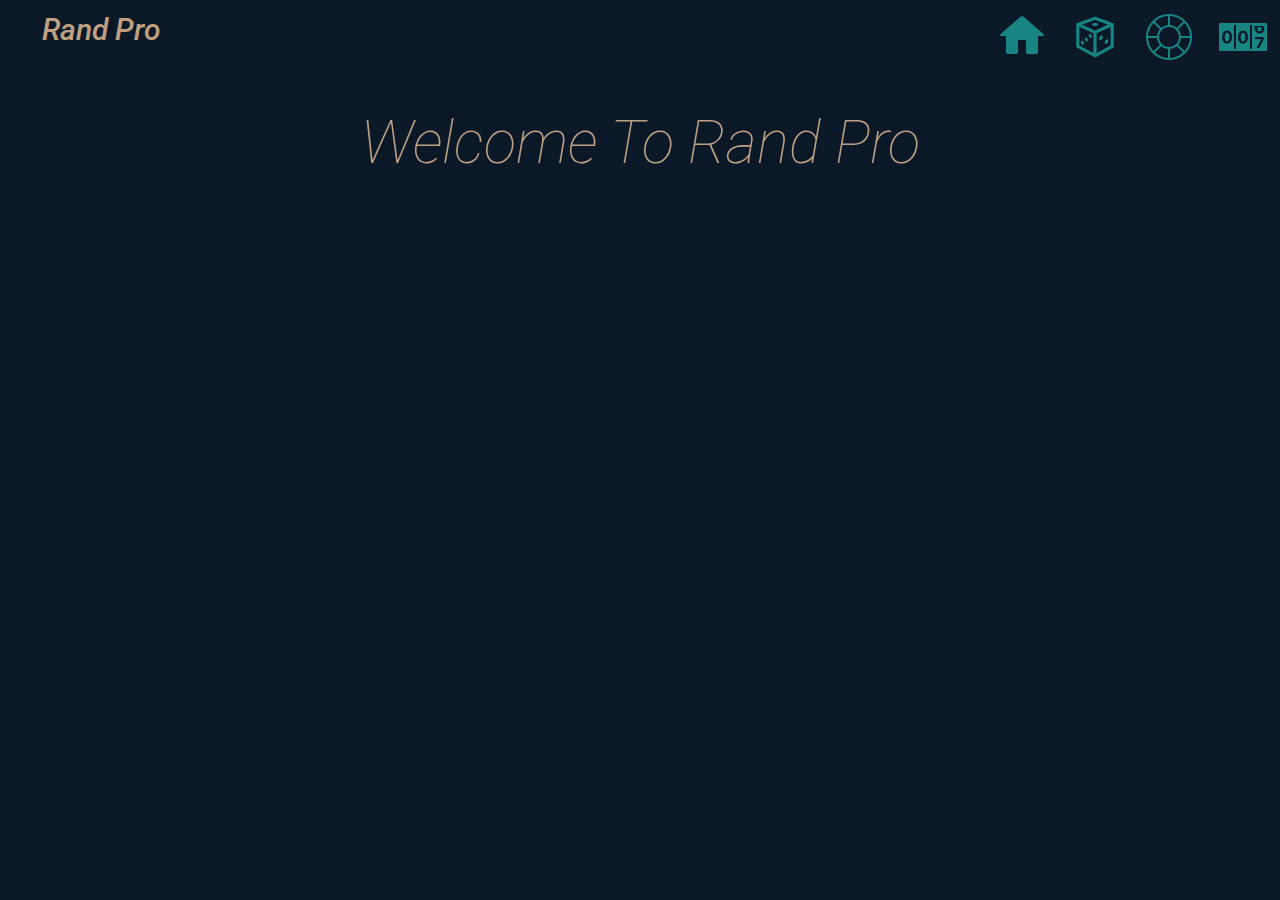
==== index.html @ 89b93d12 "First Commit" ====
<!DOCTYPE html>
<html lang="en">
<head>
    <meta charset="UTF-8">
    <meta name="viewport" content="width=device-width, initial-scale=1.0">
    <link rel="stylesheet" href="style.css">
    <link rel="icon" href="./img/icons8-dice-50.png"/>
    <title>Welcome</title>
</head>
<body>

    <div class="navbar" id="navBar">
        <a id="logo" href="./index.html">Rand Pro</span></a>
        <a href="./randNumber.html"><img src="./navbar/randnum-navbar.png"></a>
        <a href="./spinTheWheel.html"><img src="./navbar/luckywheel-navbar.png"></a>
        <a href="./rollDice.html"><img src="./navbar/dice-navbar.png"></a>
        <a class="active" href="./index.html"><img src="./navbar/home-navbar.png"></a>
    </div>
    
    

    <div class="text-center">
        <a>Welcome To Rand Pro</a>
    </div>

    


</body>
</html>
---- style.css ----
@import url('https://fonts.googleapis.com/css2?family=Roboto:ital,wght@0,100;0,300;0,400;0,500;0,700;0,900;1,100;1,300;1,400;1,500;1,700;1,900&display=swap');

/*Key Frames*/
@keyframes slideInLeft {
  from {
    transform: TranslateX(-200px);
  }
  to {
    transform: translateX(0);
  }

}


@keyframes slideFromTop{
  from{
    transform: translateY(-200px)
  }
  to{
    tranform:translateY(0);
  }
}


/*Main Things*/

*{
    padding: 0;
    margin: 0;
    box-sizing: border-box;
}

body{
    background-color: #0A1828;
    font-family: 'Roboto', sans-serif;
    font-weight:100;
    font-style: italic;
    
}

button{
    background-color: #0A1828;
    color: #BFA181;
    border-color:#BFA181;
    border: 2px solid;
    padding:12px 35px;
    text-align: center;
    text-decoration: none;
    display: inline-block;
    font-size: 16px;
    font-style: italic;
    font-weight: 300;
    cursor: pointer;
    margin-bottom: 30px;
}


button:hover {
    background-color: #BFA181;
    color: white;
    border-color:#BFA181;
  }

input{
    background: #0A1828;
    border-color: #BFA181;
    border: 2px solid;
    color: #BFA181;
    padding:12px 20px;
    display: inline-block;
    font-size: 16px;
    font-style: italic;
    font-weight:300;
}

select {
  background-color: #0A1828;
  border-color: #BFA181;
  border: 2px solid;
  padding: 12px 15px;
  color:#BFA181;
  font-style: italic;
  
}

audio{
  display: none;
}




/*Divs*/

.text-center {
    animation: slideInLeft 1s ease-in both;
    color:#BFA181;
    margin-left: auto;
    margin-right: auto;
    text-align: center;
    font-size: 60px;
    
}


.randNumber{
    
    text-align: center;
    align-items: normal;
    justify-content: center;
    font-weight: 300;
    color:#BFA181;
}

.randNumber label {
    margin-right: 140px;
}

.xLabel 
{
    text-align: center;
    color:#BFA181;
    font-weight: 300;
    font-size: 21px;
    font-style: italic;
}

.rollDice{
    text-align: center;
    align-items: normal;
    justify-content: center;
    font-weight: 300;
    color:#BFA181;
}

.selector{
  text-align: center;
  align-items: normal;
  justify-content: center;
  font-weight: 300;
  margin-bottom: 15px;
  margin-top: 15px;
  
}


.main_spinthewheel{
  float:right;
  margin-top:80px;
  margin-right: 15px;
  color: #BFA181;
  font-weight: 300;
  font-style: italic;
}


.title{
    animation: slideFromTop 1s ease-in both;
    color:#BFA181;
    margin-left: auto;
    margin-right: auto;
    text-align: center;
    font-size: 60px;
}

/* For Navbar */



#logo{
  float:left;
  font-size: 30px;
  margin-left: 30px;
  color:#BFA181;
  font-weight: 500;
  text-decoration: none;
  background-image: linear-gradient(#BFA181 0 0);
  background-position: 0 100%; /*OR bottom left*/
  background-size: 0% 2px;
  background-repeat: no-repeat;
  transition:
    background-size 0.3s,
    background-position 0s 0.3s;
}

#logo:hover{
  background-position: 100% 100%; 
  background-size: 100% 2px;
}



.navbar {
    background-color: #0A1828;
    width: 100%;
    overflow: auto;
    margin-bottom: 3%;
    
      
  }


  

  .navbar a {
    float: right;
    text-align: center;
    padding: 12px;
    color: #178582;
    text-decoration: none;
    font-weight:300;
    font-size: 21px;
    padding-bottom:2px;
    background-image: linear-gradient(#178582 0 0);
    background-position: 0 100%; /*OR bottom left*/
    background-size: 0% 2px;
    background-repeat: no-repeat;
    transition:
      background-size 0.3s,
      background-position 0s 0.3s;
  }

  
  .navbar a:hover {
    background-position: 100% 100%; 
    background-size: 100% 2px;
  }
  

  .active {
    border-bottom: #178582;
    padding-bottom: 5px;
  }

  
 
  /* Responsive */
  
  @media screen and (max-width: 500px) {
    .navbar a {
      float: none;
      display: inline-block;
    }
}

/* For Navbar(end) */


/* Spin The Wheel */


.spinTheWheel{
  position: fixed;
  margin-left: 39.5%;
  width: 400px;
  height: 400px;
  display: flex;
  justify-content: center;
  align-items: center;
  margin-right: 100px;
  margin-top: 50px;
  
}


.spinTheWheel .spinBtn{
  position: absolute;
  width: 60px;
  height: 60px;
  background: #BFA181;
  border-radius: 50%;
  z-index: 10;
  display: flex;
  justify-content: center;
  align-items: center;
  text-transform: uppercase;
  font-weight: 600;
  color: white;
  cursor:pointer;
  user-select: none;
  
} 

.spinTheWheel .spinBtn:before{
  content: '';
  position: absolute;
  top: -28px;
  width:20px;
  height: 30px;
  background-color: #BFA181;
  clip-path: polygon(50% 0%, 15% 100%, 85% 100%);
}

.spinTheWheel .wheel{
  position: absolute;
  top:0;
  left:0;
  width: 100%;
  height: 100%;
  background-color: #0A1828;
  border-radius: 50%;
  overflow: hidden;
  box-shadow: 0 0 0 5px gray,
  0 0 0 15px #BFA181,
  0 0 0 18px #111;
  transition: transform 5s ease-in-out;
}

.spinTheWheel .wheel .number{
  position: absolute;
  width: 50%;
  height:50%;
  background: var(--clr);
  transform-origin: bottom right;
  transform: rotate(calc(45deg * var(--i)));
  clip-path: polygon(0 0, 57% 0, 100% 100%, 0 57%);
  display: flex;
  justify-content: center;
  align-items: center;
  user-select: none;
  cursor: pointer;
}

.spinTheWheel .wheel .number span{
  position: relative;
  transform: rotate(45deg);
  font-size:2em;
  font-weight: 700;
  margin-top: 30px;
  color: #fff;
  text-shadow: 3px 5px 2px rgba(0,0,0,0.5);
}

.spinTheWheel .wheel .number span::after{
  content: '';
  position: absolute;
}


.main_spinthewheel{
  position: fixed;
  margin-left: 50px;
  margin-top:80px;
  margin-right: 15px;
  color: #BFA181;
  font-weight: 300;
  font-style: italic;
}
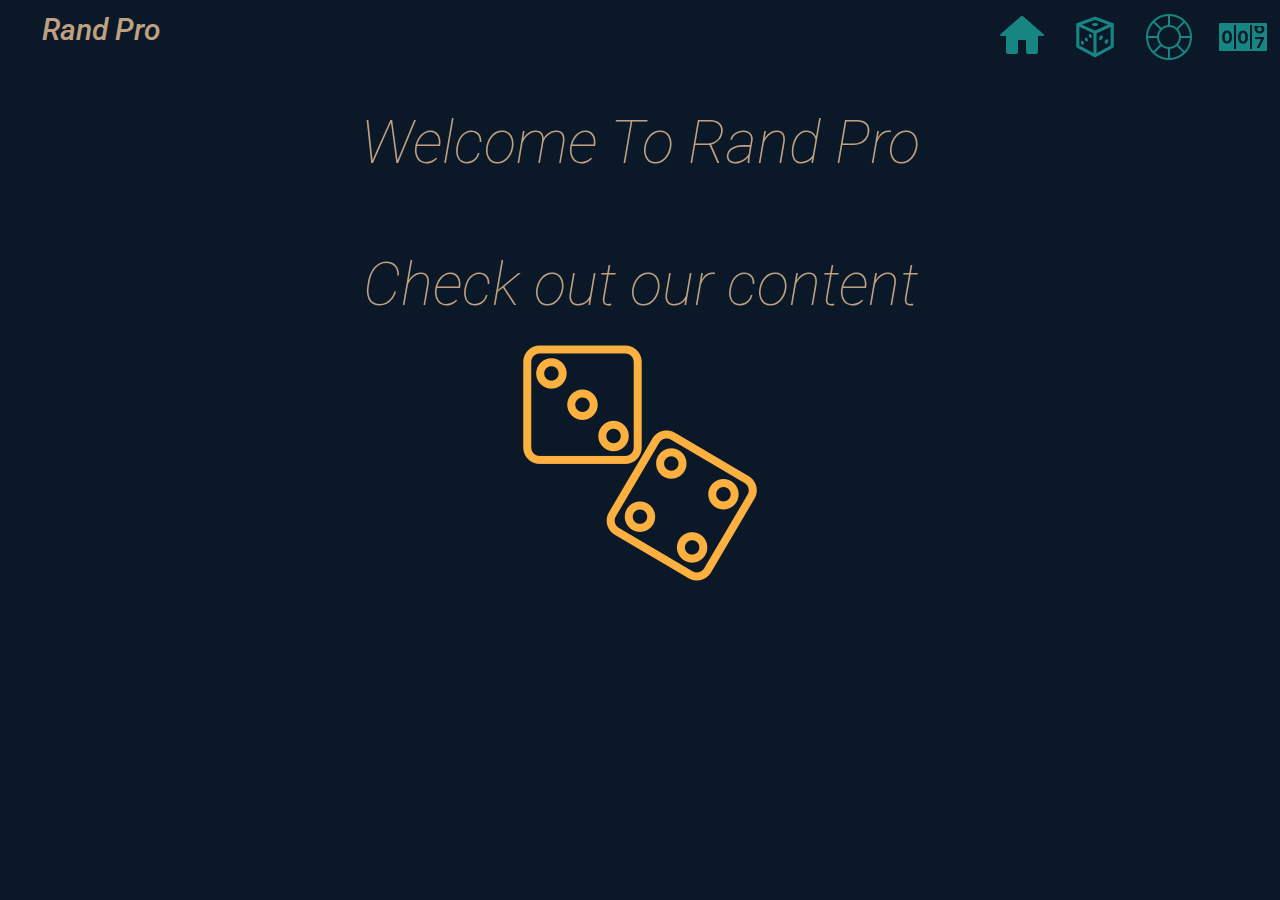
==== commit beb3bec8: "Update to Lucky Spin Wheel" ====
--- a/index.html
+++ b/index.html
@@ -19,9 +19,17 @@
     
     
 
-    <div class="text-center">
-        <a>Welcome To Rand Pro</a>
+    <div class="titleX">
+        <a>Welcome To Rand Pro</a><br><br>
+        <a>Check out our content</a>
     </div>
+
+    <div class="services">
+        <a href="./rollDice.html"><img src="./content/dice.png"></a>
+        
+    </div>
+
+
 
     
 
--- a/style.css
+++ b/style.css
@@ -92,14 +92,22 @@
 
 /*Divs*/
 
-.text-center {
+.titleX {
     animation: slideInLeft 1s ease-in both;
     color:#BFA181;
     margin-left: auto;
     margin-right: auto;
     text-align: center;
     font-size: 60px;
-    
+}
+
+.titleY{
+  animation: slideFromTop 1s ease-in both;
+  color:#BFA181;
+  margin-left: auto;
+  margin-right: auto;
+  text-align: center;
+  font-size: 60px;
 }
 
 
@@ -144,24 +152,28 @@
 }
 
 
-.main_spinthewheel{
+.settings_spinthewheel{
   float:right;
   margin-top:80px;
-  margin-right: 15px;
+  margin-right: 30px;
   color: #BFA181;
   font-weight: 300;
   font-style: italic;
 }
 
 
-.title{
-    animation: slideFromTop 1s ease-in both;
-    color:#BFA181;
-    margin-left: auto;
-    margin-right: auto;
-    text-align: center;
-    font-size: 60px;
-}
+
+
+
+.services{
+  display: flex;
+  align-items: center;
+  justify-content: center;
+  margin-top: 15px;
+}
+
+
+
 
 /* For Navbar */
 
@@ -195,8 +207,8 @@
     width: 100%;
     overflow: auto;
     margin-bottom: 3%;
-    
-      
+    position: sticky;
+    top:0;
   }
 
 
@@ -337,12 +349,4 @@
 }
 
 
-.main_spinthewheel{
-  position: fixed;
-  margin-left: 50px;
-  margin-top:80px;
-  margin-right: 15px;
-  color: #BFA181;
-  font-weight: 300;
-  font-style: italic;
-}
+
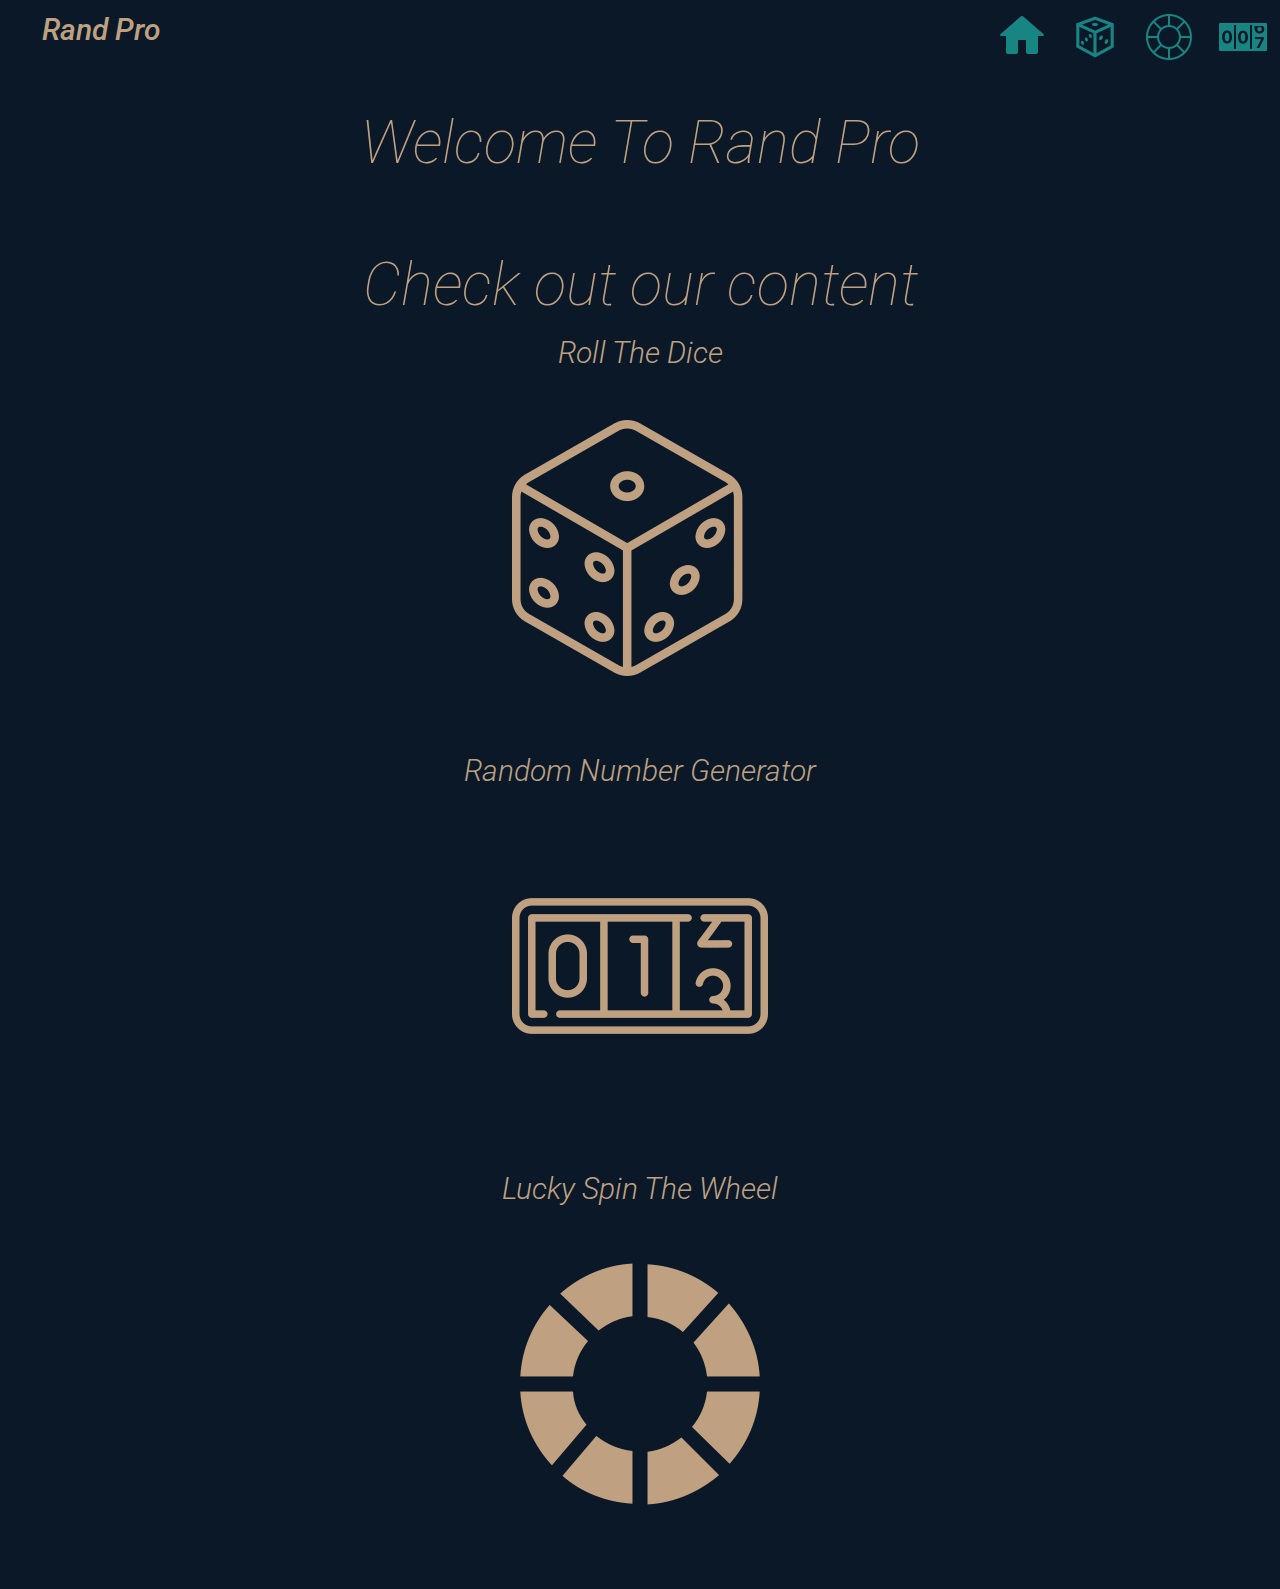
==== commit f1134d22: "update to home page" ====
--- a/index.html
+++ b/index.html
@@ -20,19 +20,24 @@
     
 
     <div class="titleX">
-        <a>Welcome To Rand Pro</a><br><br>
-        <a>Check out our content</a>
+        <p>Welcome To Rand Pro</p><br>
+        <p>Check out our content</p>
     </div>
 
     <div class="services">
-        <a href="./rollDice.html"><img src="./content/dice.png"></a>
-        
+        <label>Roll The Dice</label><br>
+        <div class="box">
+            <a href="./rollDice.html"><img src="./content/dices.png"></a><br><br>
+        </div>
+        <label>Random Number Generator</label><br>
+        <div class="box">
+            <a href="./randNumber.html"><img src="./content/counter.png"></a><br><br>
+        </div>
+        <label>Lucky Spin The Wheel</label><br>
+        <div class="box">
+            <a href="./spinTheWheel.html"><img src="./content/spin the wheel.png"></a><br><br>
+        </div> 
     </div>
-
-
-
-    
-
 
 </body>
 </html>--- a/style.css
+++ b/style.css
@@ -28,6 +28,11 @@
     padding: 0;
     margin: 0;
     box-sizing: border-box;
+}
+
+
+html{
+  scroll-behavior: smooth;
 }
 
 body{
@@ -93,19 +98,15 @@
 /*Divs*/
 
 .titleX {
-    animation: slideInLeft 1s ease-in both;
+    animation: slideInLeft 1.5s ease-in-out;
     color:#BFA181;
-    margin-left: auto;
-    margin-right: auto;
     text-align: center;
     font-size: 60px;
 }
 
 .titleY{
-  animation: slideFromTop 1s ease-in both;
+  animation: slideFromTop 1.5s ease-in-out;
   color:#BFA181;
-  margin-left: auto;
-  margin-right: auto;
   text-align: center;
   font-size: 60px;
 }
@@ -131,6 +132,7 @@
     font-weight: 300;
     font-size: 21px;
     font-style: italic;
+    z-index: -2;
 }
 
 .rollDice{
@@ -139,6 +141,7 @@
     justify-content: center;
     font-weight: 300;
     color:#BFA181;
+    z-index: -2;
 }
 
 .selector{
@@ -166,10 +169,31 @@
 
 
 .services{
-  display: flex;
-  align-items: center;
-  justify-content: center;
+  position:static;
+  display:grid;
+  align-items: center;
+  justify-content: center;
+  text-align: center;
   margin-top: 15px;
+  color: #BFA181;
+  font-weight:300;
+  font-size: 30px;
+  
+}
+
+.box{
+  display:grid;
+  position: relative;
+  align-items: center;
+  justify-content: center;
+  margin-top: 15px;
+  color: #BFA181;
+  transition: 1.5s ease-in-out;
+  
+}
+
+.box:hover{
+  transform: scale(0.9);
 }
 
 
@@ -205,10 +229,11 @@
 .navbar {
     background-color: #0A1828;
     width: 100%;
-    overflow: auto;
+    overflow:auto;
     margin-bottom: 3%;
     position: sticky;
     top:0;
+    z-index: 1;
   }
 
 
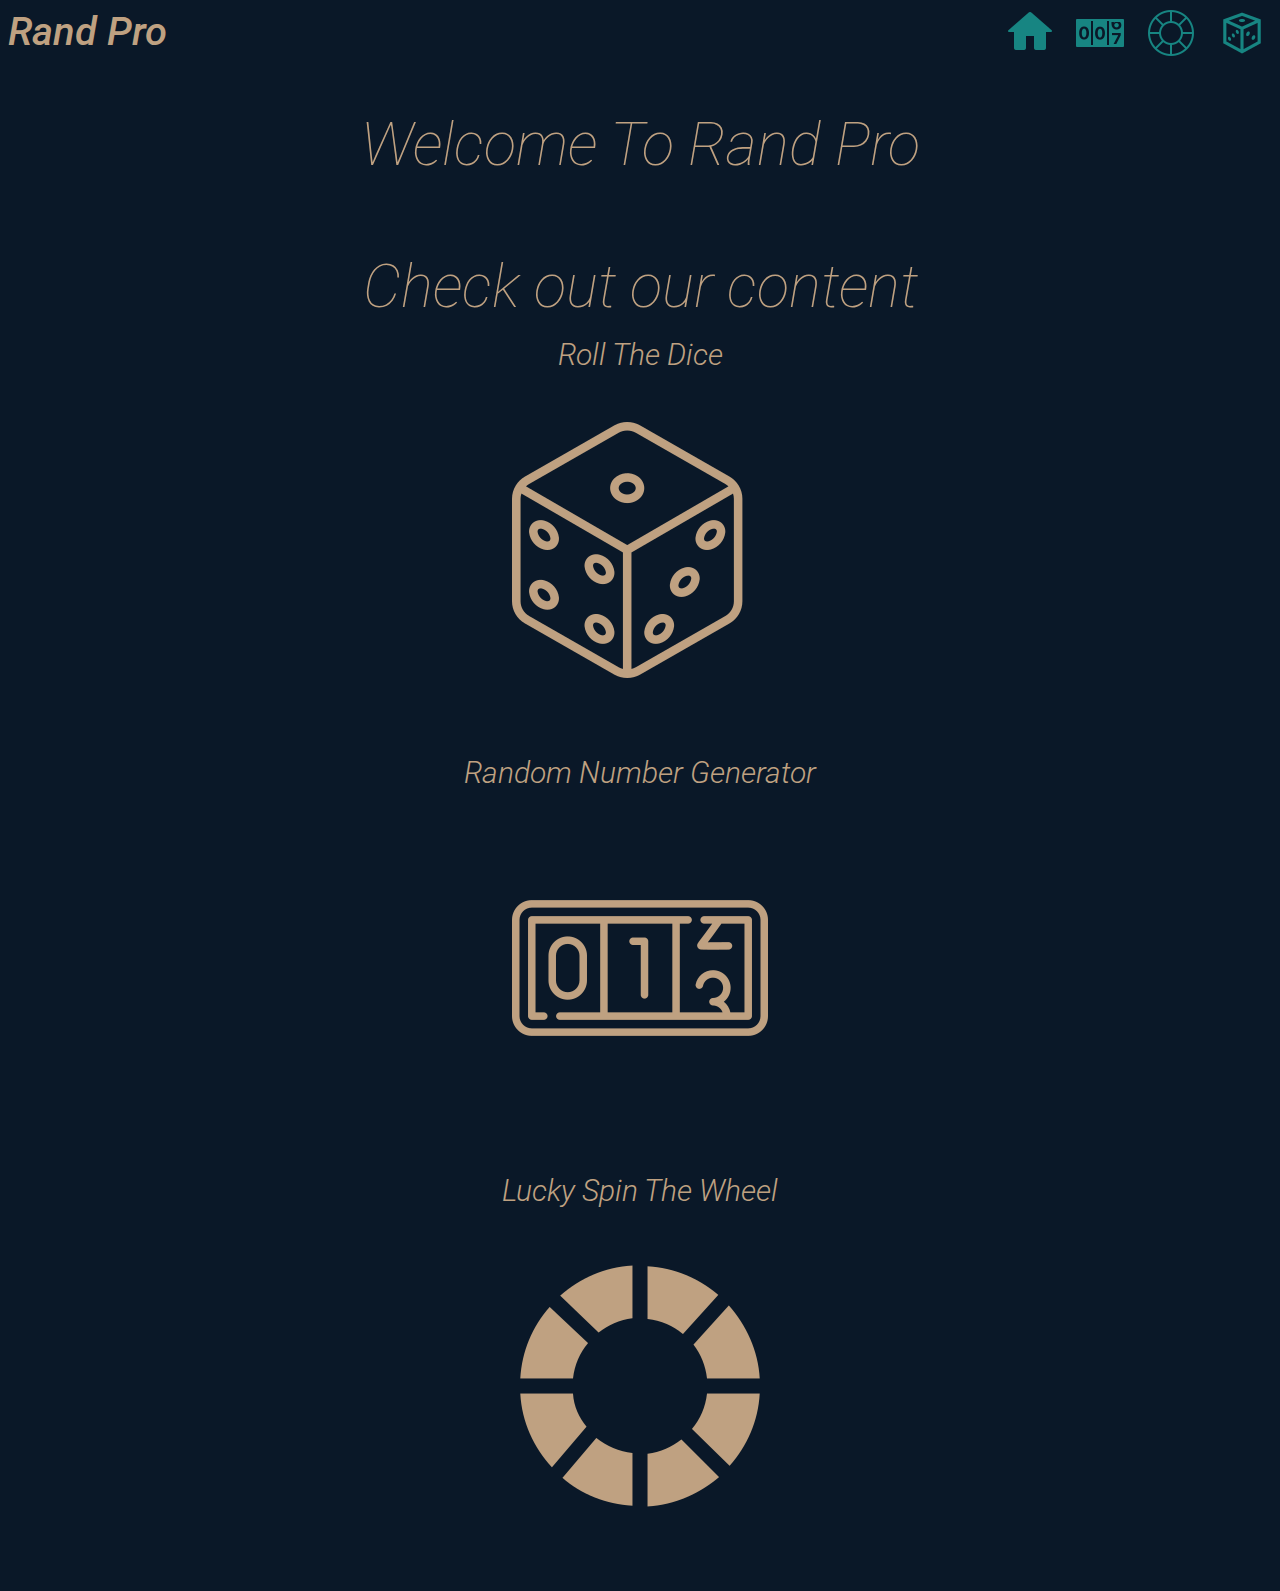
==== commit 5d1dfa6c: "Added Hamburger Menu" ====
--- a/index.html
+++ b/index.html
@@ -9,13 +9,22 @@
 </head>
 <body>
 
-    <div class="navbar" id="navBar">
-        <a id="logo" href="./index.html">Rand Pro</span></a>
-        <a href="./randNumber.html"><img src="./navbar/randnum-navbar.png"></a>
-        <a href="./spinTheWheel.html"><img src="./navbar/luckywheel-navbar.png"></a>
-        <a href="./rollDice.html"><img src="./navbar/dice-navbar.png"></a>
-        <a class="active" href="./index.html"><img src="./navbar/home-navbar.png"></a>
-    </div>
+    <nav class="navbar">
+        <div><a id="logo" href="./index.html">Rand Pro<a></div>
+        <a href="#" class="toggle-button">
+            <span class="bar"></span>
+            <span class="bar"></span>
+            <span class="bar"></span>
+        </a>
+        <div class="nav-items">
+        <ul>
+            <li><a class="active" href="./index.html"><img src="./navbar/home-navbar.png"></a></li>
+            <li><a href="./randNumber.html"><img src="./navbar/randnum-navbar.png"></a></li>
+            <li><a href="./spinTheWheel.html"><img src="./navbar/luckywheel-navbar.png"></a></li>
+            <li><a href="./rollDice.html"><img src="./navbar/dice-navbar.png"></a></li>
+        </ul>
+        </div>
+    </nav>
     
     
 
@@ -39,5 +48,8 @@
         </div> 
     </div>
 
+    <!--For Scripts-->
+    <script src="./js/burger-script.js"></script>
+
 </body>
 </html>--- a/style.css
+++ b/style.css
@@ -204,9 +204,9 @@
 
 
 #logo{
-  float:left;
-  font-size: 30px;
-  margin-left: 30px;
+  float: left;
+  font-size: 2.5rem;
+  margin: 0.5rem;
   color:#BFA181;
   font-weight: 500;
   text-decoration: none;
@@ -236,18 +236,31 @@
     z-index: 1;
   }
 
-
-  
-
-  .navbar a {
-    float: right;
-    text-align: center;
-    padding: 12px;
+  .nav-items ul{
+    margin:0;
+    padding:0;
+    display:flex;
+    float:right;
+}
+
+  .nav-items li{
+      list-style:none;
+      
+}
+
+
+
+  
+
+.nav-items li a {
+    display: block;
+    text-align: center;
+    margin-right: 5px;
+    padding:0.5rem;
     color: #178582;
     text-decoration: none;
     font-weight:300;
     font-size: 21px;
-    padding-bottom:2px;
     background-image: linear-gradient(#178582 0 0);
     background-position: 0 100%; /*OR bottom left*/
     background-size: 0% 2px;
@@ -269,15 +282,58 @@
     padding-bottom: 5px;
   }
 
+  .toggle-button{
+    position: absolute;
+    top: .75rem;
+    right:1rem;
+    display:none;
+    flex-direction: column;
+    justify-content: space-between;
+    width:30px;
+    height:21px;
+}
+
+  .toggle-button .bar{
+      height:3px;
+      width:100%;
+      background-color: white;
+      border-radius:10px;
+}
+
   
  
   /* Responsive */
   
   @media screen and (max-width: 500px) {
-    .navbar a {
-      float: none;
-      display: inline-block;
-    }
+    .toggle-button{
+      display: flex;
+   }
+
+  .nav-items{
+      display: none;
+      width:100%;
+  }
+  .navbar{
+      flex-direction: column;
+      align-items: flex-start;
+  }
+
+  .nav-items ul{
+      width:100%;
+      flex-direction: column;
+  }
+
+  .nav-items li{
+      text-align: center;
+  }
+
+  .nav-items li a{
+      padding: .5rem 1rem;
+  }
+
+  .nav-items.active{
+      display: flex;
+  }
 }
 
 /* For Navbar(end) */
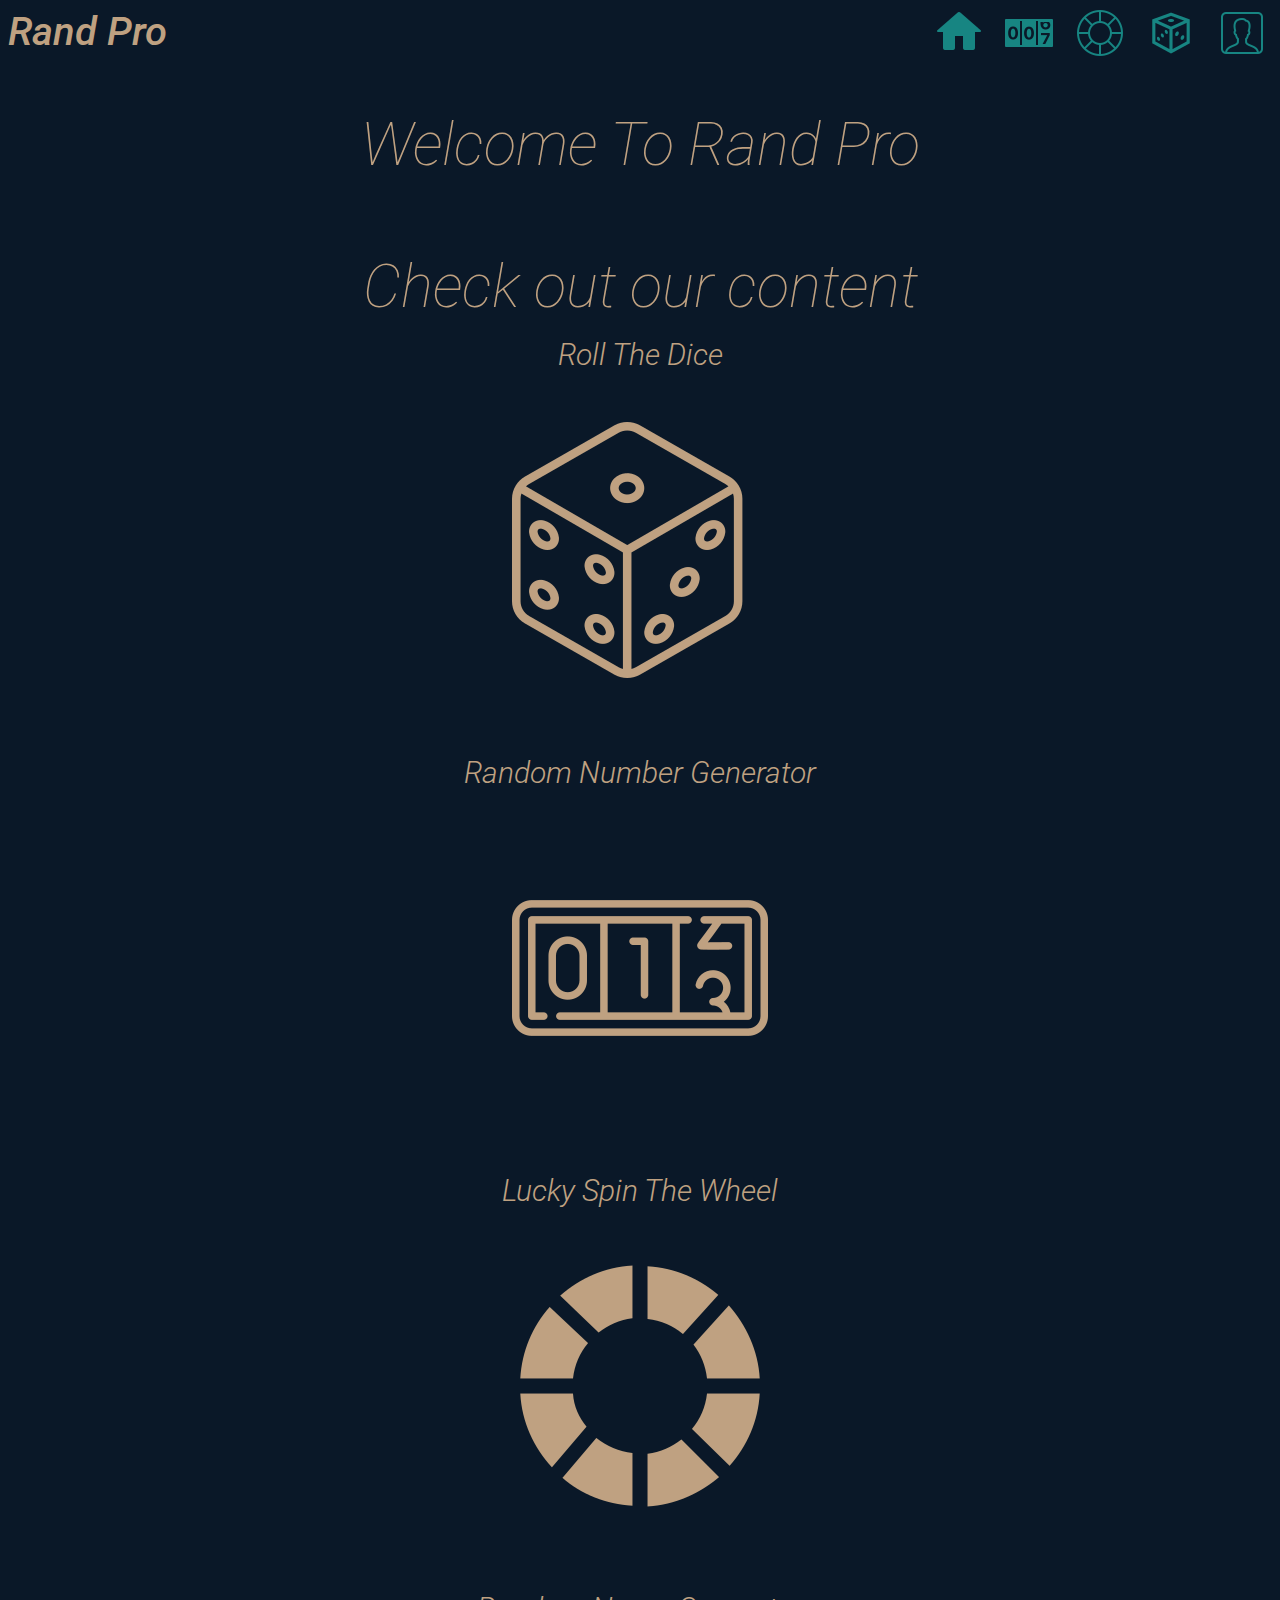
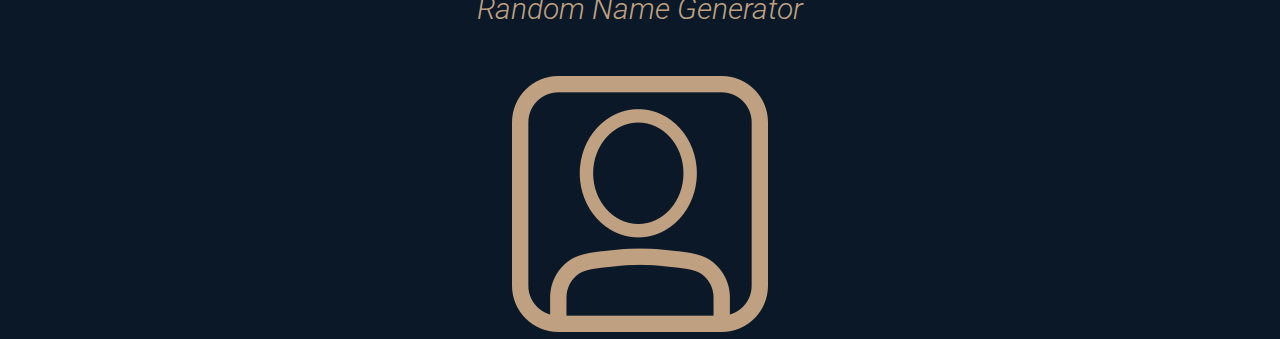
==== commit 32838c45: "Added RandName" ====
--- a/index.html
+++ b/index.html
@@ -22,6 +22,7 @@
             <li><a href="./randNumber.html"><img src="./navbar/randnum-navbar.png"></a></li>
             <li><a href="./spinTheWheel.html"><img src="./navbar/luckywheel-navbar.png"></a></li>
             <li><a href="./rollDice.html"><img src="./navbar/dice-navbar.png"></a></li>
+            <li><a href="./randName.html"><img src="./navbar/randname-navbar.png"></a></li>
         </ul>
         </div>
     </nav>
@@ -45,6 +46,10 @@
         <label>Lucky Spin The Wheel</label><br>
         <div class="box">
             <a href="./spinTheWheel.html"><img src="./content/spin the wheel.png"></a><br><br>
+        </div>
+        <label>Random Name Generator</label><br>
+        <div class="box">
+            <a href="./randName.html"><img src="./content/random name.png"></a>
         </div> 
     </div>
 
--- a/style.css
+++ b/style.css
@@ -136,6 +136,15 @@
 }
 
 .rollDice{
+    text-align: center;
+    align-items: normal;
+    justify-content: center;
+    font-weight: 300;
+    color:#BFA181;
+    z-index: -2;
+}
+
+.randomizeName{
     text-align: center;
     align-items: normal;
     justify-content: center;
